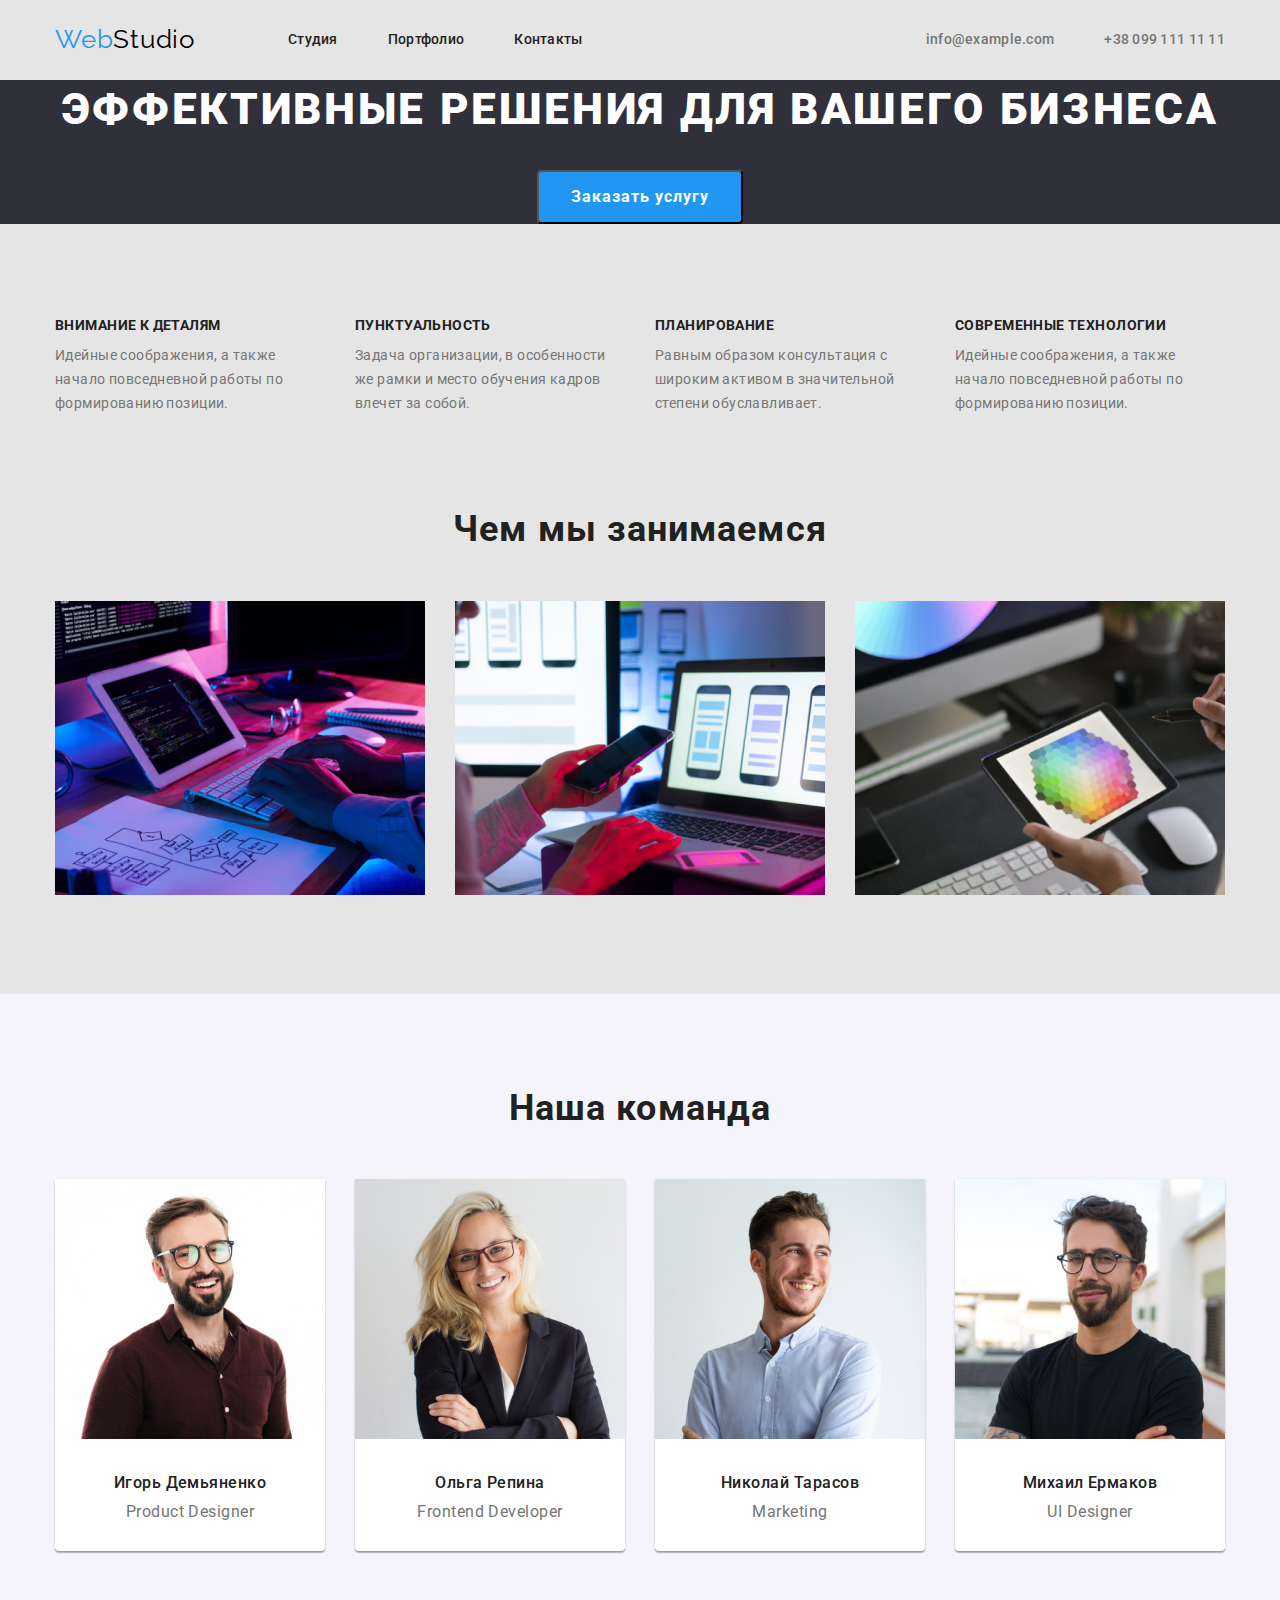
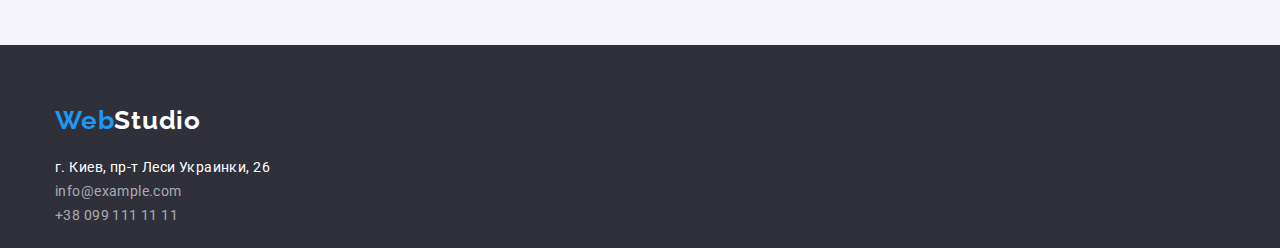
==== index.html @ d8f5989f "Зробив позиціонування Студії з використанням Flexbox" ====
<!DOCTYPE html>
<html lang="ru">
<head>
    <meta charset="UTF-8">
    <meta name="viewport" content="width=device-width, initial-scale=1.0">
    <link rel="stylesheet" href="https://cdnjs.cloudflare.com/ajax/libs/modern-normalize/1.0.0/modern-normalize.min.css"> 
    <link rel="preconnect" href="https://fonts.gstatic.com/"> 
    <link href="https://fonts.googleapis.com/css2?family=Raleway:wght@700&family=Roboto:wght@400;500;700;900&display=swap"
        rel="stylesheet">
    <link rel="stylesheet" href="./css/styles.css">
    <title>Студия</title>
</head>
<body>
<!--Шапка макета-->
    <header>
     <div class="container main-nav">
         <nav class=" main-nav">
            <a href="#" class="logo" ><span class="accent">Web</span>Studio</a>
            <ul class="site-nav list reset">
              <li  class="item"><a href="./index.html" class="link">Студия</a></li>
               <li  class="item"> <a href="./portfolio.html" class="link">Портфолио</a></li>
              <li  class="item"> <a href="#" class="link">Контакты</a></li>
            </ul>
       </nav>
       <ul class="auth-nav list reset">
           <li class="item"><a href="mailto:info@example.com" class="link">info@example.com</a></li>
           <li class="item"><a href="tel:+380991111111" class="link">+38 099 111 11 11</a></li>
       </ul>
    </div>
    </header>
  
    <main>
        <!--Hero-->
        <section class="hero">
            <div class="container">
                <h1 class="hero-title">Эффективные решения для вашего бизнеса</h1>
                <button class="hero-buttom">Заказать услугу</button>
            </div>
            <!--Преимущества-->
        </section>
        <section class="benefits-section  ">
            <div class="container"> 
            <h2 class="section-title visually-hidden">Наши преимущества</h2>
              <ul class="list reset list-description">
                    <li class="item">
                        <h3 class="list-title">Внимание к деталям</h3>
                        <p class="section-text description ">Идейные соображения, а также начало повседневной работы по формированию позиции.</p>
                    </li>
                    <li class="item">
                        <h3 class="list-title">Пунктуальность</h3>
                       <p class="section-text description">Задача организации, в особенности же рамки и место обучения кадров влечет за собой.</p>
                    </li>
                    <li class="item">
                        <h3 class="list-title">Планирование</h3>
                        <p class="section-text description">Равным образом консультация с широким активом в значительной степени обуславливает.</p>
                   </li class="item">
                    <li class="item">
                        <h3 class="list-title">Современные технологии</h3>
                        <p class="section-text description">Идейные соображения, а также начало повседневной работы по формированию позиции.</p>
                    </li>
              </ul>
            </div>
        </section>
        <!--Чем мы занимаемся-->
        <section class="work-section">
            <div class="container">
            <h2 class="section-title">Чем мы занимаемся</h2>
            <ul class="list reset photo-list">
                <li class="item"><img src="./images/image1.jpg" alt="проектирование" width="370" ></li>
                <li class="item"><img src="./images/image2.jpg" alt="программирования" width="370"></li>
                <li class="item"><img src="./images/image3.jpg" alt="дизайн" width="370"></li>
            </ul>
            </div>
        </section>
        <!--Команда-->
        <section class="team-section">
            <div class="container">
            <h2 class="section-title">Наша команда</h2>
            <ul class="list reset team-list">
                <li class="item">
                    <img src="./images/image-11.jpg" alt="Фото работника 1" width="270">
                    <h3 class="list-name">Игорь Демьяненко</h3>
                    <p class="section-text profession ">Product Designer</p>
                </li>
                <li  class="item">
                    <img src="./images/img-12.jpg" alt="Фото работника 2" width="270">
                    <h3 class="list-name">Ольга Репина</h3>
                    <p class="section-text profession">Frontend Developer</p>
                </li  class="item">
                <li class="item">
                    <img src="./images/img-13.jpg" alt="Фото работника 3" width="270">
                    <h3 class="list-name">Николай Тарасов</h3>
                    <p class="section-text profession">Marketing</p>
                </li>
                <li  class="item">
                    <img src="./images/img-14.jpg" alt="Фотка работника 4" width="270">
                    <h3 class="list-name">Михаил Ермаков</h3>
                    <p class="section-text profession">UI Designer</p>
                </li>
            </ul>
        </div>
        </section>
    </main>
    <!--Футер-->
    <footer class="footer">
        <div class="container">
    <a href="#" class="footer-logo"><span class="accent">Web</span>Studio</a>
     <address class="address">
         г. Киев, пр-т Леси Украинки, 26   
     </address> 
     <ul class="list contacts reset">
        <li><a href="mailto:info@example.com" class="contacts-link">info@example.com</a></li>
        <li><a href="tel:+380991111111" class="contacts-link">+38 099 111 11 11</a></li>
     </ul>
    </div>
    </footer>
</body>
</html>
---- css/styles.css ----
/* акцент  #2196F3;*/
/* колір логотипа #000000 */
/* колір текста #757575 */
/* білий колір #ffffff */
/* колір заголовків і навігації #212121 */
:root {
  --primary-text-color: #757575;
  --accent-color: #2196f3;
  --logo-color: #000000;
  --primary-white-color: #ffffff;
  --secondary-white-color: rgba(255, 255, 255, 0.6);
  --header-color: #212121;
  --link-color: #212121;
}

body {
  background: #e5e5e5;
  font-style: normal;
  font-family: Roboto, sans-serif;
}
h1,
h2,
h3,
h4,
h5,
h6 {
  color: var(--header-color);
  font-weight: 700;
  letter-spacing: 0.03em;
}
h1,
h2,
h3,
h4,
h5,
h6,
p {
  margin-bottom: 0;
  margin-top: 0;
}
.list {
  list-style: none;
}
.reset {
  margin-top: 0;
  margin-bottom: 0;
  padding: 0;
}

.container {
  width: 1200px;
  padding-right: 15px;
  padding-left: 15px;
  margin-left: auto;
  margin-right: auto;
}
.visually-hidden {
  position: absolute;
  clip: rect(0 0 0 0);
  width: 1px;
  height: 1px;
  margin: -1px;
}
/* logo */
.accent {
  color: var(--accent-color);
}
.logo {
  margin-right: 93px;

  color: var(--logo-color);
  text-decoration: none;
  font-family: Raleway;
  font-size: 26px;
  line-height: 1.2;
  letter-spacing: 0.03em;
}
/* Main-nav */
.main-nav {
  display: flex;
  align-items: center;
}

/* Site nav */

.site-nav .item:not(:last-child) {
  margin-right: 50px;
}

.site-nav {
  display: flex;
  margin-top: 0px;
  margin-bottom: 0px;
}
.site-nav .link {
  display: block;
  padding-top: 32px;
  padding-bottom: 32px;

  color: var(--link-color);
  text-decoration: none;
}
.site-nav .link:hover,
.site-nav .link:focus {
  color: var(--accent-color);
}
/* auth-nav */
.auth-nav {
  display: flex;
  margin-top: 0px;
  margin-bottom: 0px;
  margin-left: auto;
}
.auth-nav .item:not(:last-child) {
  margin-right: 50px;
}
.auth-nav .link {
  display: block;
  padding-top: 32px;
  padding-bottom: 32px;

  color: var(--primary-text-color);
  text-decoration: none;
}
.auth-nav .link:hover,
.auth-nav .link:focus {
  color: var(--accent-color);
}
.site-nav .link,
.auth-nav .link {
  font-weight: 500;
  font-size: 14px;
  line-height: 1.14;
  letter-spacing: 0.02em;
}

/* Hero */
.hero {
  background: #2f303a;
  text-align: center;
  margin-top: 0;
  margin-bottom: 0;
}
.hero-title {
  color: var(--primary-white-color);
  font-weight: 900;
  font-size: 44px;
  line-height: 1.36;
  letter-spacing: 0.06em;
  text-transform: uppercase;
}
.hero-buttom {
  border-radius: 4px;
  min-width: 200;
  padding: 10px 32px;
  margin-top: 30px;
  cursor: pointer;

  color: var(--primary-white-color);
  background-color: var(--accent-color);
  font-weight: 700;
  font-size: 16px;
  line-height: 1.87;
  align-items: center;
  letter-spacing: 0.06em;
}
/* Section one   */
.benefits-section {
  padding-top: 94px;
  padding-bottom: 94px;
}
.list-title {
  font-size: 14px;
  line-height: 1.14;
  letter-spacing: 0.03em;
  text-transform: uppercase;
}
.list-description {
  display: flex;
}
.list-description .item {
  width: 270px;
  margin-right: 30px;
}
.list-description .item:last-child {
  margin-right: 0;
}
.item .list-title {
  padding-bottom: 10px;
}
.description {
  font-weight: 400;
  font-size: 14px;
  line-height: 1.71;
  letter-spacing: 0.03em;
}
/* Section 2 */
.photo-list {
  display: flex;
}
.photo-list .item {
  width: 370px;
  margin-right: 30px;
}
.photo-list .item:last-child {
  margin-right: 0;
}
.work-section {
  padding-bottom: 94px;
}
/* Section 3 */
.team-section {
  background: #f5f4fa;
  padding-top: 94px;
  padding-bottom: 94px;
}
.list-name {
  font-weight: 500;
  font-size: 16px;
  line-height: 1.18;
  text-align: center;
  letter-spacing: 0.03em;
}
.profession {
  font-weight: 400;
  font-size: 16px;
  line-height: 1.18;
  text-align: center;
  letter-spacing: 0.03em;
}
.team-list {
  display: flex;
}
.team-list .item {
  margin-right: 30px;

  width: 270px;
  background: #ffffff;
  box-shadow: 0px 1px 3px rgba(0, 0, 0, 0.12), 0px 1px 1px rgba(0, 0, 0, 0.14),
    0px 2px 1px rgba(0, 0, 0, 0.2);
  border-radius: 0px 0px 4px 4px;
}
.team-list .item:last-child {
  margin-right: 0;
}

.item .list-name {
  padding-bottom: 10px;
  padding-top: 30px;
}
.item .profession {
  padding-bottom: 30px;
}
/*  sections */
.section-text {
  color: var(--primary-text-color);
}
.section-title {
  font-weight: 700;
  font-size: 36px;
  line-height: 1.16;
  text-align: center;
  letter-spacing: 0.03em;
  margin-bottom: 50px;
}

/* footer */
.footer {
  background-color: #2f303a;
  padding-top: 60px;
  padding-bottom: 20px;
}
.footer-logo {
  color: var(--primary-white-color);
  text-decoration: none;
  font-family: Raleway;
  font-weight: 700;
  font-size: 26px;
  line-height: 1.19;
  letter-spacing: 0.03em;
}
.address {
  padding-top: 20px;

  color: var(--primary-white-color);
  font-weight: 400;
  font-size: 14px;
  line-height: 1.71;
  letter-spacing: 0.03em;
  font-style: inherit;
}
.contacts-link {
  color: var(--secondary-white-color);
  text-decoration: none;
  font-weight: 400;
  font-size: 14px;
  line-height: 1.71;
  letter-spacing: 0.03em;
}
.contacts-link:hover,
.contacts-link:focus {
  color: var(--accent-color);
}
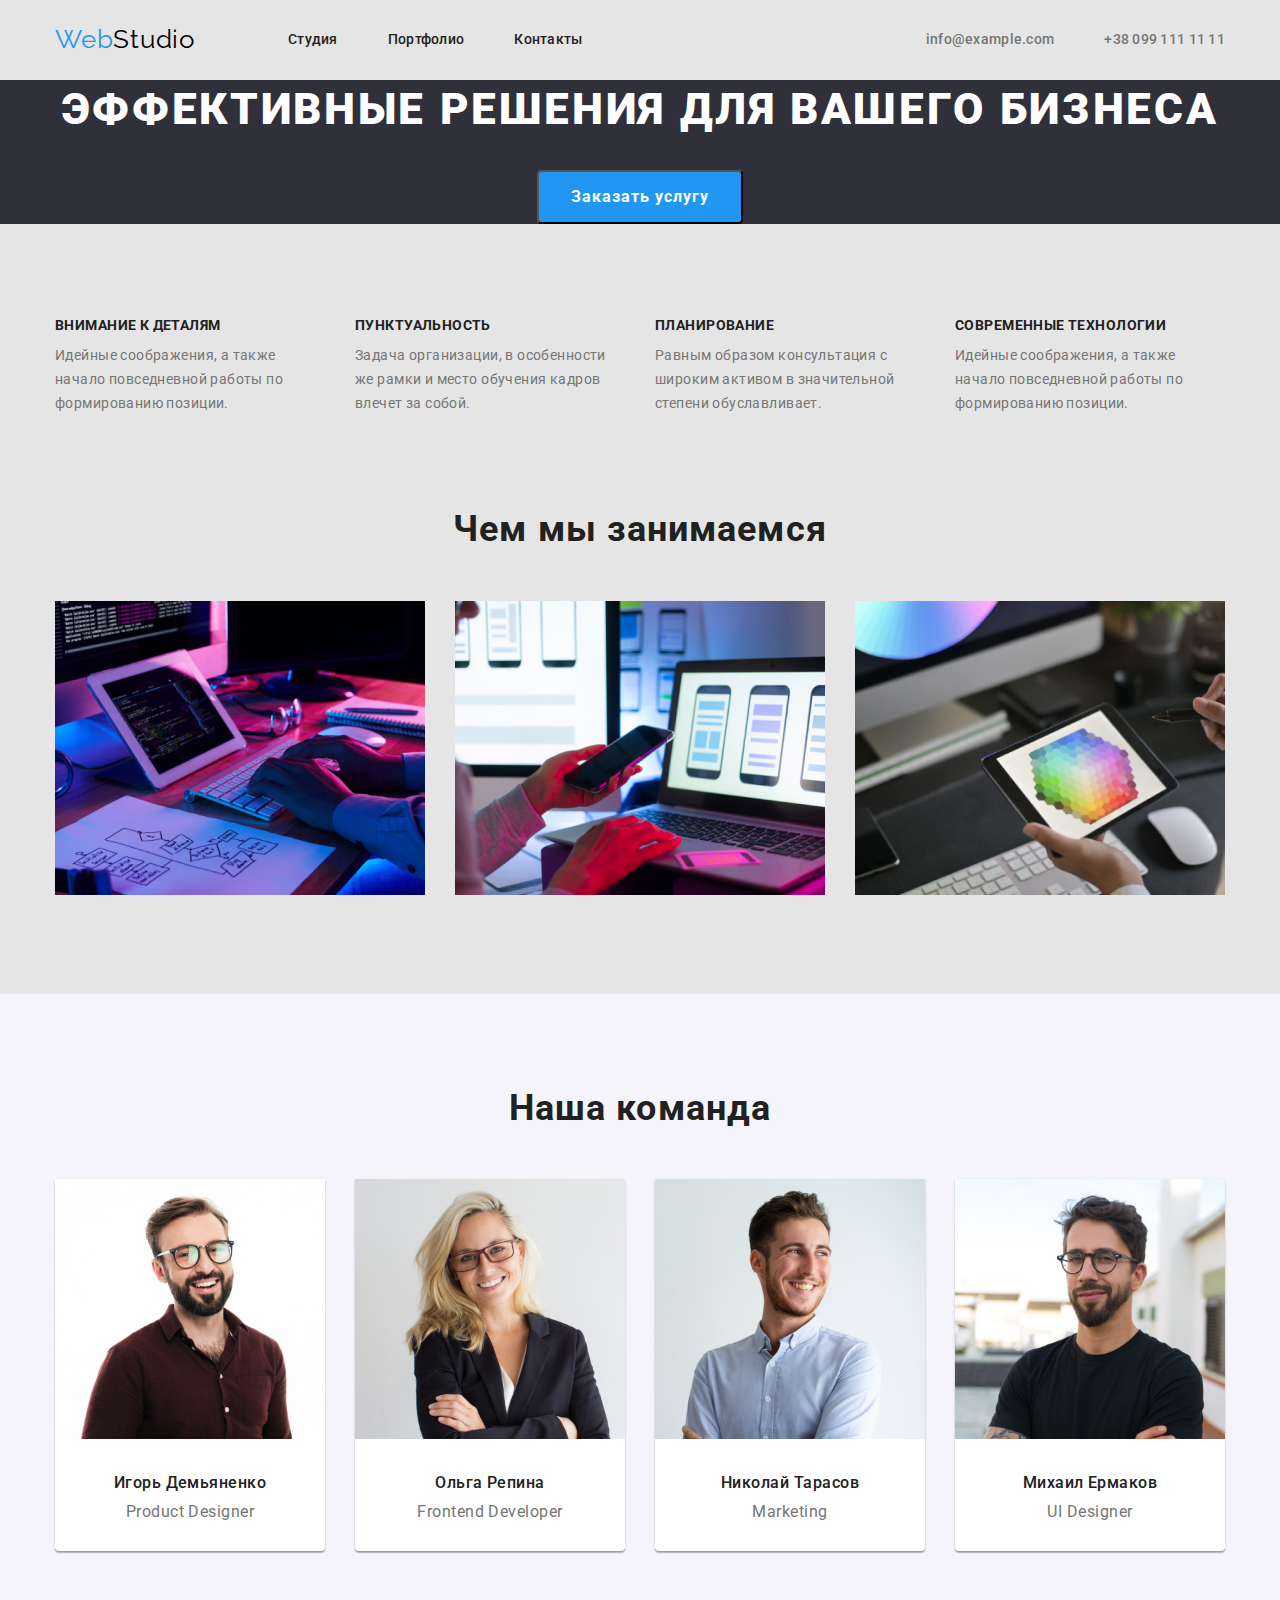
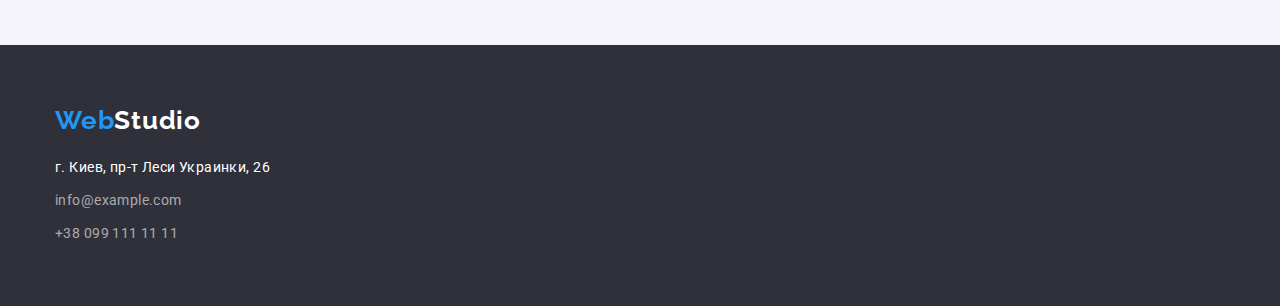
==== commit 27758cd6: "Пофіксив" ====
--- a/index.html
+++ b/index.html
@@ -109,8 +109,8 @@
          г. Киев, пр-т Леси Украинки, 26   
      </address> 
      <ul class="list contacts reset">
-        <li><a href="mailto:info@example.com" class="contacts-link">info@example.com</a></li>
-        <li><a href="tel:+380991111111" class="contacts-link">+38 099 111 11 11</a></li>
+        <li class="link-mail"><a href="mailto:info@example.com" class="contacts-link">info@example.com</a></li>
+        <li class="link-tel"><a href="tel:+380991111111" class="contacts-link">+38 099 111 11 11</a></li>
      </ul>
     </div>
     </footer>
--- a/css/styles.css
+++ b/css/styles.css
@@ -268,7 +268,7 @@
 .footer {
   background-color: #2f303a;
   padding-top: 60px;
-  padding-bottom: 20px;
+  padding-bottom: 60px;
 }
 .footer-logo {
   color: var(--primary-white-color);
@@ -281,6 +281,7 @@
 }
 .address {
   padding-top: 20px;
+  padding-bottom: 9px;
 
   color: var(--primary-white-color);
   font-weight: 400;
@@ -288,6 +289,9 @@
   line-height: 1.71;
   letter-spacing: 0.03em;
   font-style: inherit;
+}
+.link-mail {
+  margin-bottom: 9px;
 }
 .contacts-link {
   color: var(--secondary-white-color);
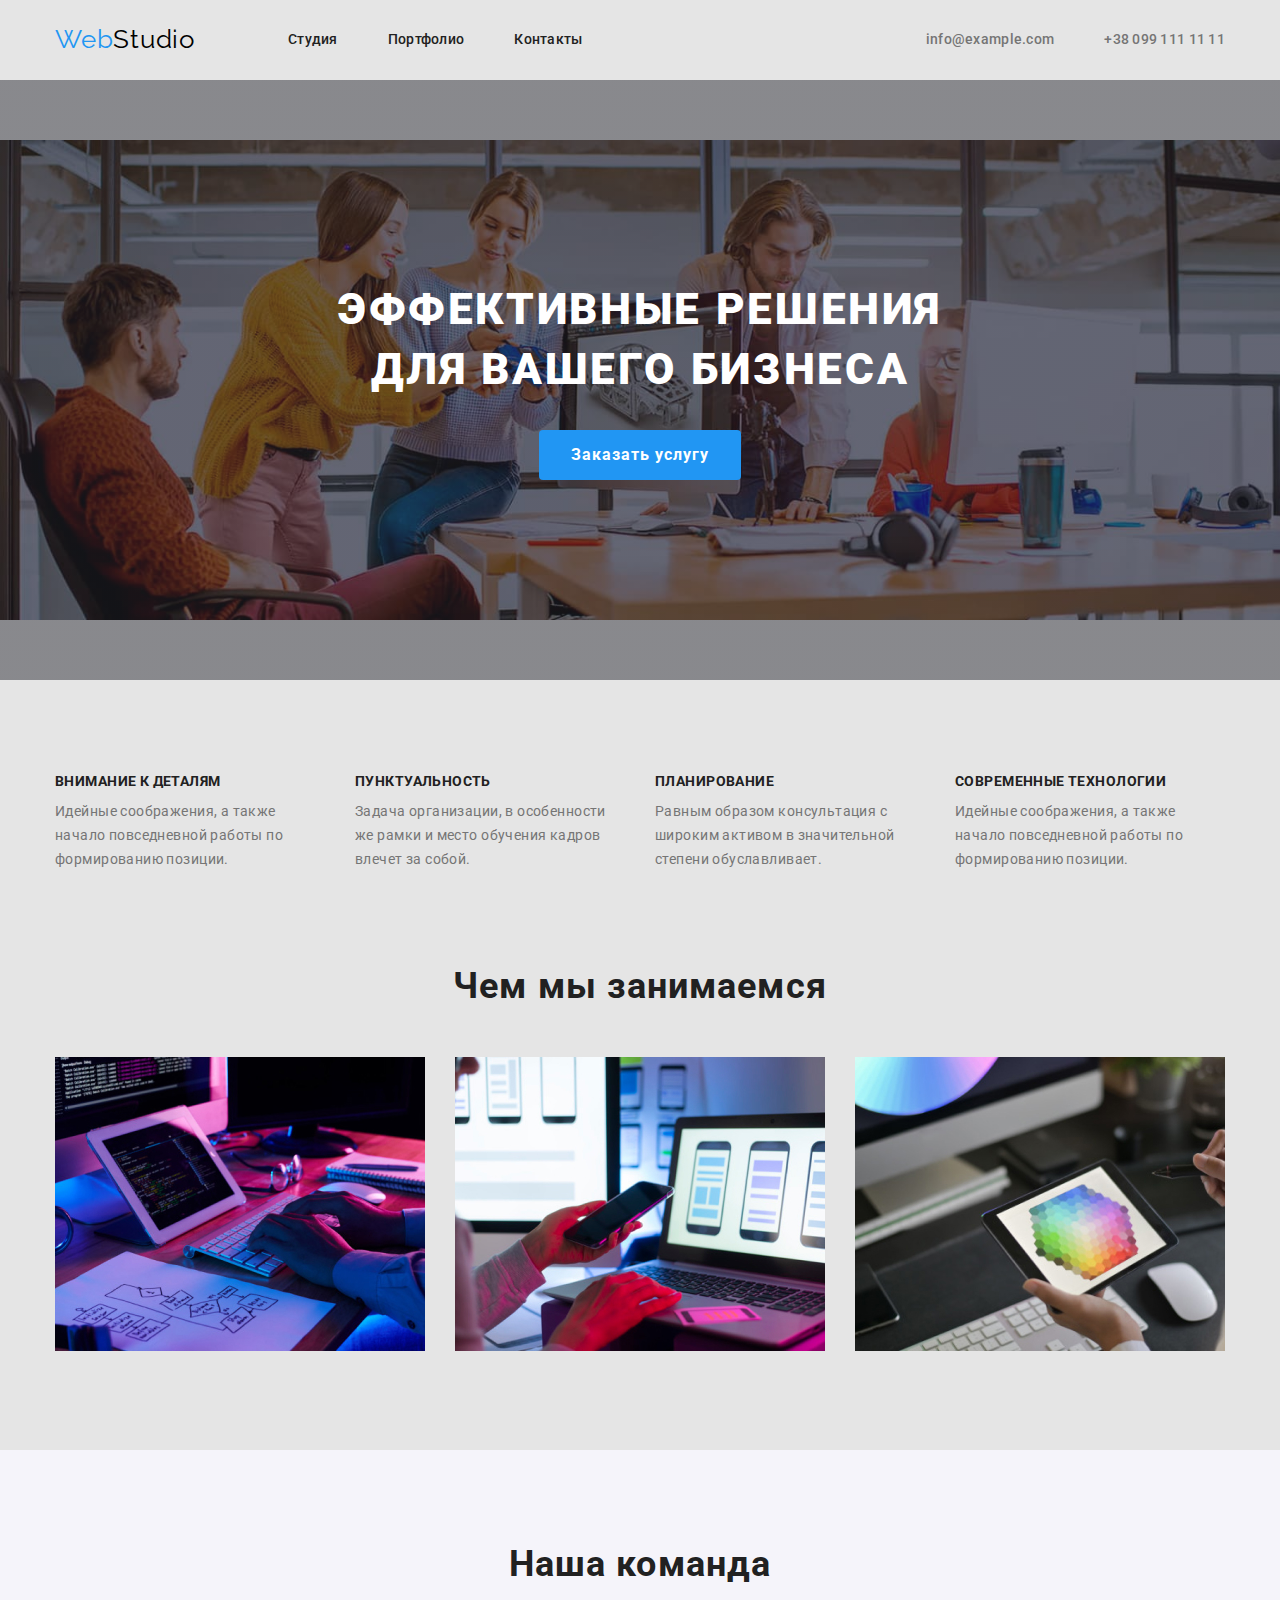
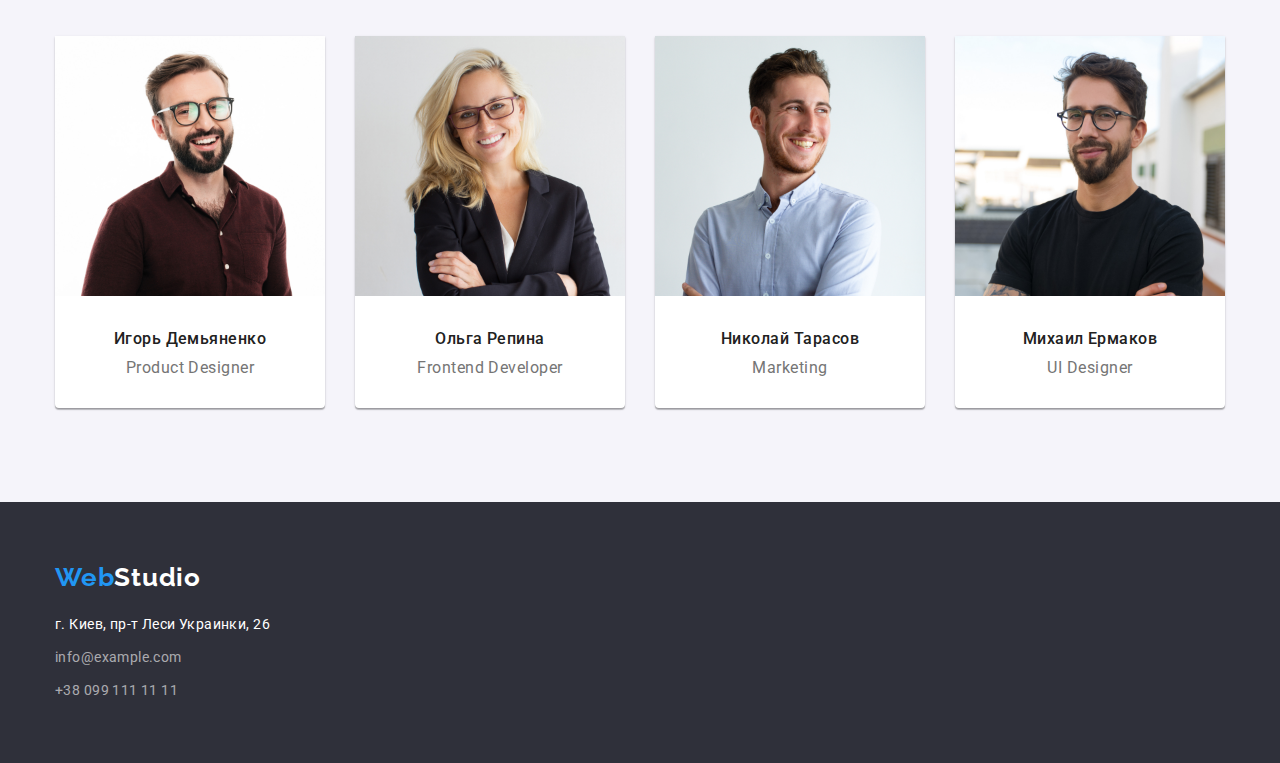
==== commit e6e4896f: "Добавив тінь на елементи у портфоліо і фонову картинку у герої" ====
--- a/index.html
+++ b/index.html
@@ -23,7 +23,10 @@
             </ul>
        </nav>
        <ul class="auth-nav list reset">
-           <li class="item"><a href="mailto:info@example.com" class="link">info@example.com</a></li>
+           <li class="item"><a href="mailto:info@example.com" class="link">
+             <svg class="icon">
+               <use href="./images/symbol-defs.svg#icon-envelope"></use>
+           </svg> info@example.com</a></li>
            <li class="item"><a href="tel:+380991111111" class="link">+38 099 111 11 11</a></li>
        </ul>
     </div>
@@ -32,8 +35,10 @@
     <main>
         <!--Hero-->
         <section class="hero">
-            <div class="container">
-                <h1 class="hero-title">Эффективные решения для вашего бизнеса</h1>
+            <div class="overlay">
+               <div class="heading-container"> 
+                   <h1 class="hero-title">Эффективные решения для вашего бизнеса</h1>
+                </div>
                 <button class="hero-buttom">Заказать услугу</button>
             </div>
             <!--Преимущества-->
--- a/css/styles.css
+++ b/css/styles.css
@@ -136,7 +136,7 @@
 
 /* Hero */
 .hero {
-  background: #2f303a;
+  background: #c4c4c4;
   text-align: center;
   margin-top: 0;
   margin-bottom: 0;
@@ -155,6 +155,7 @@
   padding: 10px 32px;
   margin-top: 30px;
   cursor: pointer;
+  border: none;
 
   color: var(--primary-white-color);
   background-color: var(--accent-color);
@@ -164,6 +165,27 @@
   align-items: center;
   letter-spacing: 0.06em;
 }
+.hero .overlay {
+  background-image: linear-gradient(
+      to right,
+      rgba(47, 48, 58, 0.4),
+      rgba(47, 48, 58, 0.4)
+    ),
+    url(../images/hero.jpg.jpg);
+}
+.overlay {
+  max-width: 1600px;
+  height: 600px;
+  margin: 0 auto;
+  padding-top: 200px;
+  background-size: contain;
+  background-repeat: no-repeat;
+  background-position: center;
+}
+.heading-container {
+  width: 696px;
+  margin: 0 auto;
+}
 /* Section one   */
 .benefits-section {
   padding-top: 94px;
@@ -305,3 +327,7 @@
 .contacts-link:focus {
   color: var(--accent-color);
 }
+.icon {
+  width: 16px;
+  height: 12px;
+}
